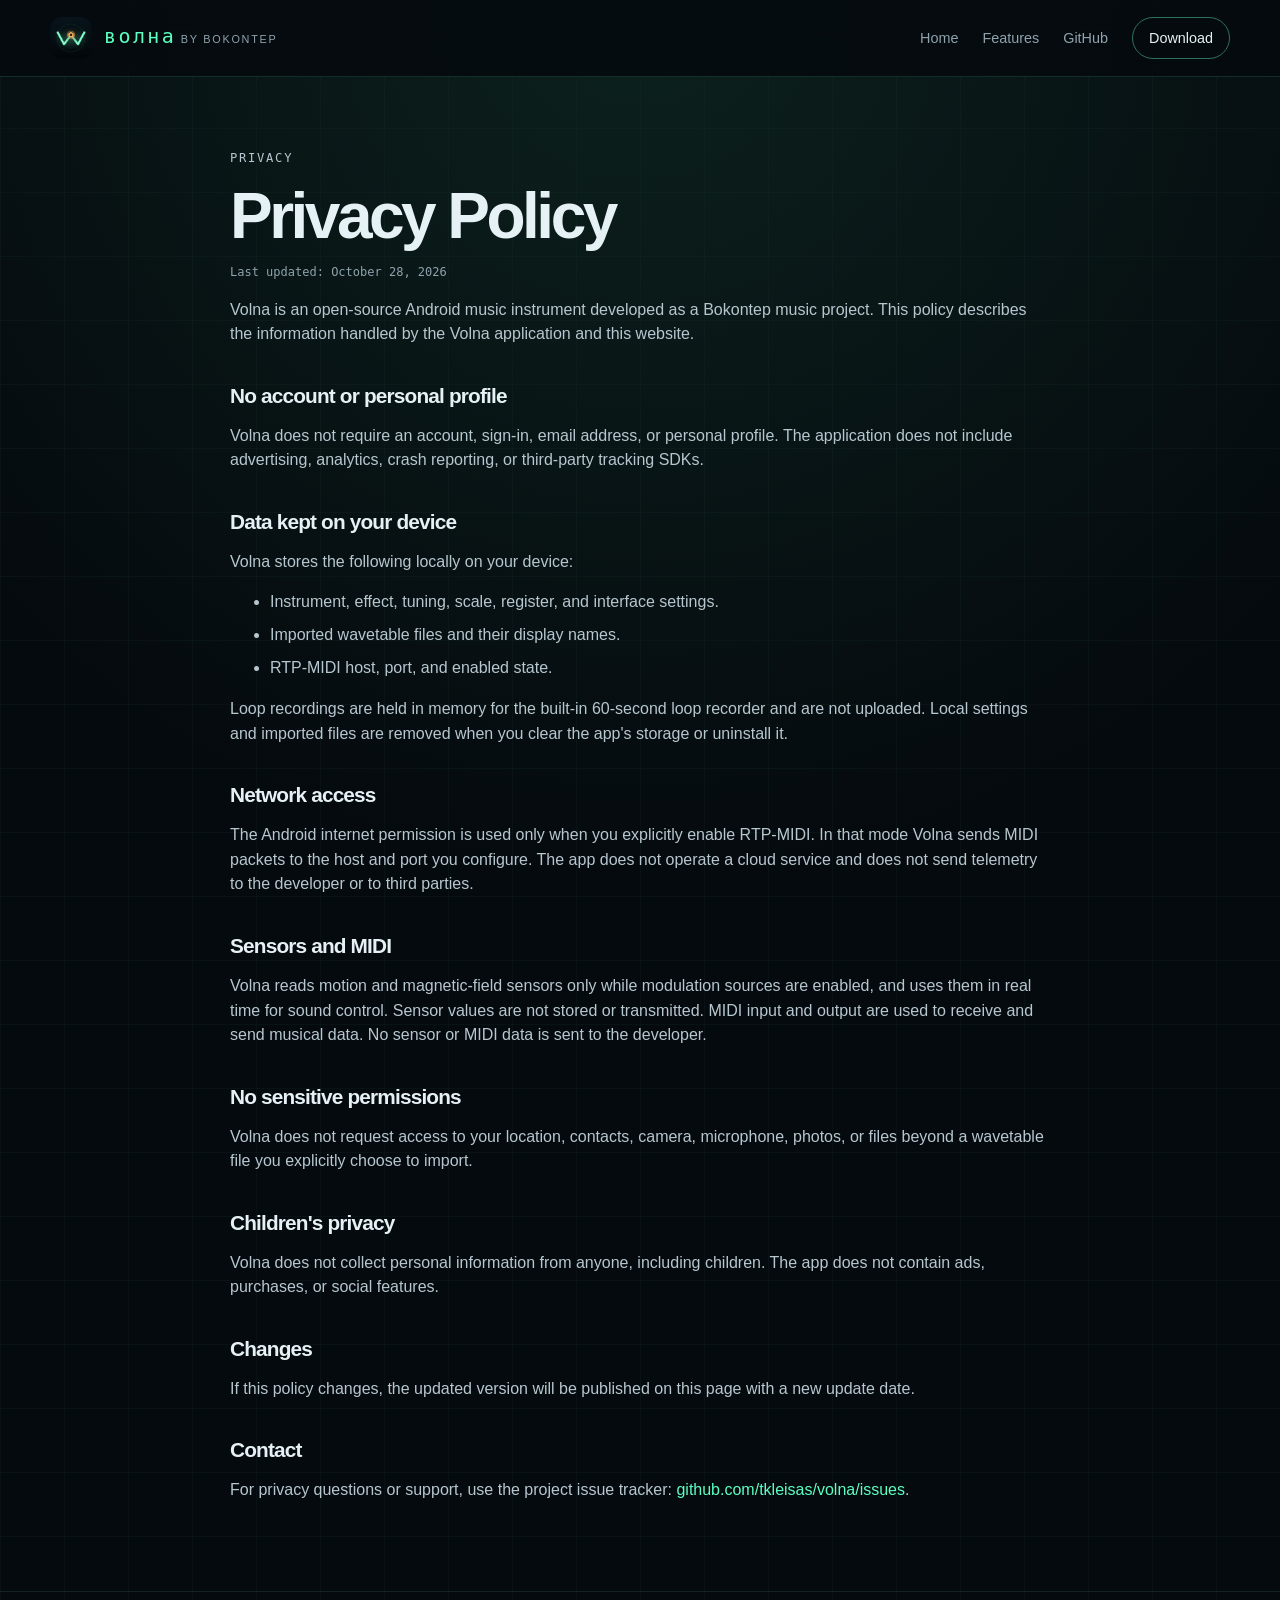
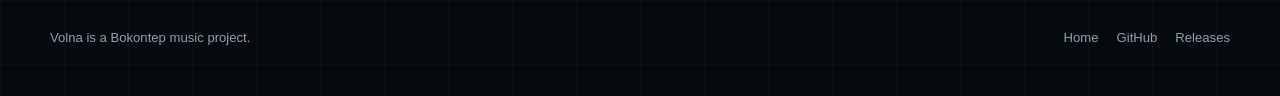
==== docs/privacy.html @ 293dfcb7 "docs: add the Volna GitHub Pages site Add a responsive project site and Play-required privacy policy" ====
<!doctype html>
<html lang="en">
<head>
  <meta charset="utf-8">
  <meta name="viewport" content="width=device-width, initial-scale=1">
  <title>Privacy Policy — Volna</title>
  <meta name="description" content="Volna privacy policy: local-first processing, no analytics, no ads, no account.">
  <meta name="theme-color" content="#050a0e">
  <link rel="icon" href="assets/icon.png">
  <link rel="stylesheet" href="styles.css">
</head>
<body>
  <header class="site-header">
    <div class="wrap nav">
      <a class="brand" href="./" aria-label="Volna home">
        <img src="assets/icon.png" alt="" width="42" height="42">
        <span>
          <span class="brand-word">волна</span>
          <span class="brand-by">by bokontep</span>
        </span>
      </a>
      <nav class="nav-links" aria-label="Main navigation">
        <a href="index.html">Home</a>
        <a href="index.html#features">Features</a>
        <a href="https://github.com/tkleisas/volna">GitHub</a>
        <a class="nav-cta" href="https://github.com/tkleisas/volna/releases/latest">Download</a>
      </nav>
    </div>
  </header>

  <main class="wrap legal">
    <p class="eyebrow">Privacy</p>
    <h1>Privacy Policy</h1>
    <p class="updated">Last updated: October 28, 2026</p>

    <p>
      Volna is an open-source Android music instrument developed as a Bokontep
      music project. This policy describes the information handled by the
      Volna application and this website.
    </p>

    <h2>No account or personal profile</h2>
    <p>
      Volna does not require an account, sign-in, email address, or personal
      profile. The application does not include advertising, analytics, crash
      reporting, or third-party tracking SDKs.
    </p>

    <h2>Data kept on your device</h2>
    <p>Volna stores the following locally on your device:</p>
    <ul>
      <li>Instrument, effect, tuning, scale, register, and interface settings.</li>
      <li>Imported wavetable files and their display names.</li>
      <li>RTP-MIDI host, port, and enabled state.</li>
    </ul>
    <p>
      Loop recordings are held in memory for the built-in 60-second loop
      recorder and are not uploaded. Local settings and imported files are
      removed when you clear the app's storage or uninstall it.
    </p>

    <h2>Network access</h2>
    <p>
      The Android internet permission is used only when you explicitly enable
      RTP-MIDI. In that mode Volna sends MIDI packets to the host and port you
      configure. The app does not operate a cloud service and does not send
      telemetry to the developer or to third parties.
    </p>

    <h2>Sensors and MIDI</h2>
    <p>
      Volna reads motion and magnetic-field sensors only while modulation
      sources are enabled, and uses them in real time for sound control. Sensor
      values are not stored or transmitted. MIDI input and output are used to
      receive and send musical data. No sensor or MIDI data is sent to the
      developer.
    </p>

    <h2>No sensitive permissions</h2>
    <p>
      Volna does not request access to your location, contacts, camera,
      microphone, photos, or files beyond a wavetable file you explicitly
      choose to import.
    </p>

    <h2>Children's privacy</h2>
    <p>
      Volna does not collect personal information from anyone, including
      children. The app does not contain ads, purchases, or social features.
    </p>

    <h2>Changes</h2>
    <p>
      If this policy changes, the updated version will be published on this
      page with a new update date.
    </p>

    <h2>Contact</h2>
    <p>
      For privacy questions or support, use the project issue tracker:
      <a href="https://github.com/tkleisas/volna/issues">github.com/tkleisas/volna/issues</a>.
    </p>
  </main>

  <footer class="site-footer">
    <div class="wrap footer-row">
      <div>Volna is a Bokontep music project.</div>
      <div class="footer-links">
        <a href="index.html">Home</a>
        <a href="https://github.com/tkleisas/volna">GitHub</a>
        <a href="https://github.com/tkleisas/volna/releases">Releases</a>
      </div>
    </div>
  </footer>
</body>
</html>
---- docs/styles.css ----
:root {
  --bg: #050a0e;
  --bg-raised: #09141a;
  --bg-card: rgba(13, 30, 34, 0.82);
  --line: #1b3b32;
  --line-bright: #2f705b;
  --text: #e6f1f5;
  --muted: #8fa3ad;
  --accent: #5cffc0;
  --accent-dim: #38b98b;
  --amber: #ffb35c;
  --danger: #ff5a6e;
  --mono: "DejaVu Sans Mono", "SFMono-Regular", Consolas, monospace;
  --sans: "Inter", "Segoe UI", Roboto, Helvetica, Arial, sans-serif;
  color-scheme: dark;
}

* {
  box-sizing: border-box;
}

html {
  scroll-behavior: smooth;
}

body {
  margin: 0;
  background:
    linear-gradient(rgba(27, 59, 50, 0.16) 1px, transparent 1px),
    linear-gradient(90deg, rgba(27, 59, 50, 0.16) 1px, transparent 1px),
    radial-gradient(circle at 50% 0%, #0c211e 0, var(--bg) 48%);
  background-size: 64px 64px, 64px 64px, auto;
  color: var(--text);
  font-family: var(--sans);
  line-height: 1.55;
}

a {
  color: var(--accent);
  text-decoration: none;
}

a:hover {
  color: #b9ffe1;
}

img {
  max-width: 100%;
  display: block;
}

.wrap {
  width: min(1180px, calc(100% - 40px));
  margin: 0 auto;
}

.site-header {
  position: sticky;
  top: 0;
  z-index: 20;
  border-bottom: 1px solid rgba(47, 112, 91, 0.35);
  background: rgba(5, 10, 14, 0.86);
  backdrop-filter: blur(18px);
}

.nav {
  min-height: 76px;
  display: flex;
  align-items: center;
  justify-content: space-between;
  gap: 24px;
}

.brand {
  display: flex;
  align-items: center;
  gap: 12px;
  color: var(--text);
}

.brand img {
  width: 42px;
  height: 42px;
  border-radius: 12px;
}

.brand-word {
  font-family: var(--mono);
  font-size: 1.25rem;
  letter-spacing: 0.12em;
  color: var(--accent);
  line-height: 1;
}

.brand-by {
  color: var(--muted);
  font-size: 0.68rem;
  letter-spacing: 0.16em;
  text-transform: uppercase;
}

.nav-links {
  display: flex;
  align-items: center;
  gap: 24px;
  font-size: 0.9rem;
  color: var(--muted);
}

.nav-links a {
  color: var(--muted);
}

.nav-links a:hover {
  color: var(--text);
}

.nav-cta {
  border: 1px solid var(--line-bright);
  border-radius: 999px;
  padding: 9px 16px;
  color: var(--text) !important;
}

.nav-cta:hover {
  border-color: var(--accent);
  background: rgba(92, 255, 192, 0.08);
}

.hero {
  padding: clamp(48px, 8vw, 96px) 0 56px;
  display: grid;
  grid-template-columns: 1.05fr 0.95fr;
  gap: clamp(32px, 6vw, 72px);
  align-items: center;
}

.eyebrow {
  margin: 0 0 14px;
  color: var(--accent);
  font-family: var(--mono);
  font-size: 0.76rem;
  letter-spacing: 0.14em;
  text-transform: uppercase;
}

h1,
h2,
h3 {
  line-height: 1.08;
  margin: 0;
}

h1 {
  margin: 0;
  font-size: clamp(2.8rem, 7vw, 6rem);
  letter-spacing: -0.055em;
  font-weight: 750;
}

h1 span {
  color: var(--accent);
}

.lede {
  max-width: 54ch;
  margin: 24px 0 0;
  color: #b7c7cf;
  font-size: clamp(1rem, 1.6vw, 1.18rem);
}

.hero-actions {
  display: flex;
  flex-wrap: wrap;
  gap: 12px;
  margin-top: 28px;
}

.btn {
  display: inline-flex;
  align-items: center;
  justify-content: center;
  min-height: 46px;
  padding: 0 20px;
  border-radius: 999px;
  border: 1px solid var(--line-bright);
  color: var(--text);
  font-weight: 650;
  font-size: 0.92rem;
}

.btn:hover {
  color: var(--text);
  border-color: var(--accent);
  background: rgba(92, 255, 192, 0.08);
}

.btn-primary {
  border-color: var(--accent);
  background: var(--accent);
  color: #03120d;
}

.btn-primary:hover {
  background: #9cffe0;
  color: #03120d;
}

.meta {
  margin: 18px 0 0;
  color: var(--muted);
  font-family: var(--mono);
  font-size: 0.72rem;
  letter-spacing: 0.04em;
}

.hero-visual {
  position: relative;
  border: 1px solid var(--line);
  border-radius: 20px;
  overflow: hidden;
  box-shadow: 0 30px 90px rgba(0, 0, 0, 0.45);
}

.hero-visual::after {
  content: "";
  position: absolute;
  inset: 0;
  pointer-events: none;
  border-radius: inherit;
  box-shadow: inset 0 0 0 1px rgba(92, 255, 192, 0.12);
}

.section {
  padding: 64px 0;
  border-top: 1px solid rgba(27, 59, 50, 0.55);
}

.section-head {
  display: flex;
  align-items: end;
  justify-content: space-between;
  gap: 24px;
  margin-bottom: 28px;
}

.section-head p {
  max-width: 54ch;
  margin: 0;
  color: var(--muted);
}

h2 {
  margin: 0;
  font-size: clamp(1.8rem, 3.2vw, 2.6rem);
  letter-spacing: -0.04em;
}

.feature-grid {
  display: grid;
  grid-template-columns: repeat(3, minmax(0, 1fr));
  gap: 14px;
}

.card {
  border: 1px solid var(--line);
  border-radius: 16px;
  padding: 22px;
  background: linear-gradient(150deg, rgba(13, 30, 34, 0.9), rgba(6, 15, 19, 0.9));
}

.card-number {
  color: var(--amber);
  font-family: var(--mono);
  font-size: 0.72rem;
  letter-spacing: 0.12em;
}

.card h3 {
  margin: 20px 0 8px;
  font-size: 1.04rem;
}

.card p {
  margin: 0;
  color: var(--muted);
  font-size: 0.93rem;
}

.gallery {
  display: grid;
  grid-template-columns: repeat(2, minmax(0, 1fr));
  gap: 14px;
}

.shot {
  margin: 0;
  border: 1px solid var(--line);
  border-radius: 14px;
  overflow: hidden;
  background: var(--bg-raised);
}

.shot img {
  width: 100%;
  height: auto;
}

.shot figcaption {
  padding: 12px 16px;
  color: var(--muted);
  font-family: var(--mono);
  font-size: 0.72rem;
}

.shot:first-child {
  grid-column: 1 / -1;
}

.download {
  display: grid;
  grid-template-columns: 1fr 1fr;
  gap: 32px;
  align-items: start;
  border: 1px solid var(--line-bright);
  border-radius: 20px;
  padding: clamp(24px, 4vw, 42px);
  background:
    radial-gradient(circle at 100% 0%, rgba(92, 255, 192, 0.12), transparent 42%),
    rgba(9, 20, 26, 0.9);
}

.download p {
  color: var(--muted);
}

.download h2 {
  margin-bottom: 12px;
}

.checks {
  margin: 18px 0 0;
  padding: 0;
  list-style: none;
  color: var(--muted);
  font-family: var(--mono);
  font-size: 0.78rem;
}

.checks li {
  padding: 7px 0;
  border-bottom: 1px solid rgba(27, 59, 50, 0.55);
}

.checks li::before {
  content: "+";
  color: var(--accent);
  margin-right: 10px;
}

.privacy {
  display: grid;
  grid-template-columns: 1.2fr 0.8fr;
  gap: 32px;
}

.privacy p,
.privacy li {
  color: var(--muted);
}

.pill {
  display: inline-block;
  border: 1px solid var(--line-bright);
  border-radius: 999px;
  padding: 5px 11px;
  color: var(--accent);
  font-family: var(--mono);
  font-size: 0.68rem;
}

.site-footer {
  padding: 36px 0 48px;
  border-top: 1px solid rgba(27, 59, 50, 0.55);
  color: var(--muted);
  font-size: 0.82rem;
}

.footer-row {
  display: flex;
  justify-content: space-between;
  gap: 20px;
  flex-wrap: wrap;
}

.footer-links {
  display: flex;
  gap: 18px;
  flex-wrap: wrap;
}

.footer-links a {
  color: var(--muted);
}

.footer-links a:hover {
  color: var(--accent);
}

.legal {
  max-width: 820px;
  padding: 72px 0;
}

.legal h1 {
  font-size: clamp(2.3rem, 5vw, 4rem);
  margin-bottom: 12px;
}

.legal h2 {
  font-size: 1.3rem;
  margin-top: 38px;
  margin-bottom: 10px;
}

.legal p,
.legal li {
  color: #b7c7cf;
}

.legal li {
  margin: 8px 0;
}

.legal .updated {
  color: var(--muted);
  font-family: var(--mono);
  font-size: 0.75rem;
}

@media (max-width: 900px) {
  .hero,
  .download,
  .privacy {
    grid-template-columns: 1fr;
  }

  .feature-grid {
    grid-template-columns: repeat(2, minmax(0, 1fr));
  }

  .hero-visual {
    max-width: 720px;
  }
}

@media (max-width: 640px) {
  .wrap {
    width: min(100% - 28px, 1180px);
  }

  .nav {
    min-height: 64px;
  }

  .nav-links a:not(.nav-cta) {
    display: none;
  }

  .brand img {
    width: 36px;
    height: 36px;
  }

  .feature-grid,
  .gallery {
    grid-template-columns: 1fr;
  }

  .shot:first-child {
    grid-column: auto;
  }

  .section {
    padding: 48px 0;
  }

  .section-head {
    display: block;
  }

  .section-head p {
    margin-top: 10px;
  }
}

@media (prefers-reduced-motion: reduce) {
  html {
    scroll-behavior: auto;
  }
}
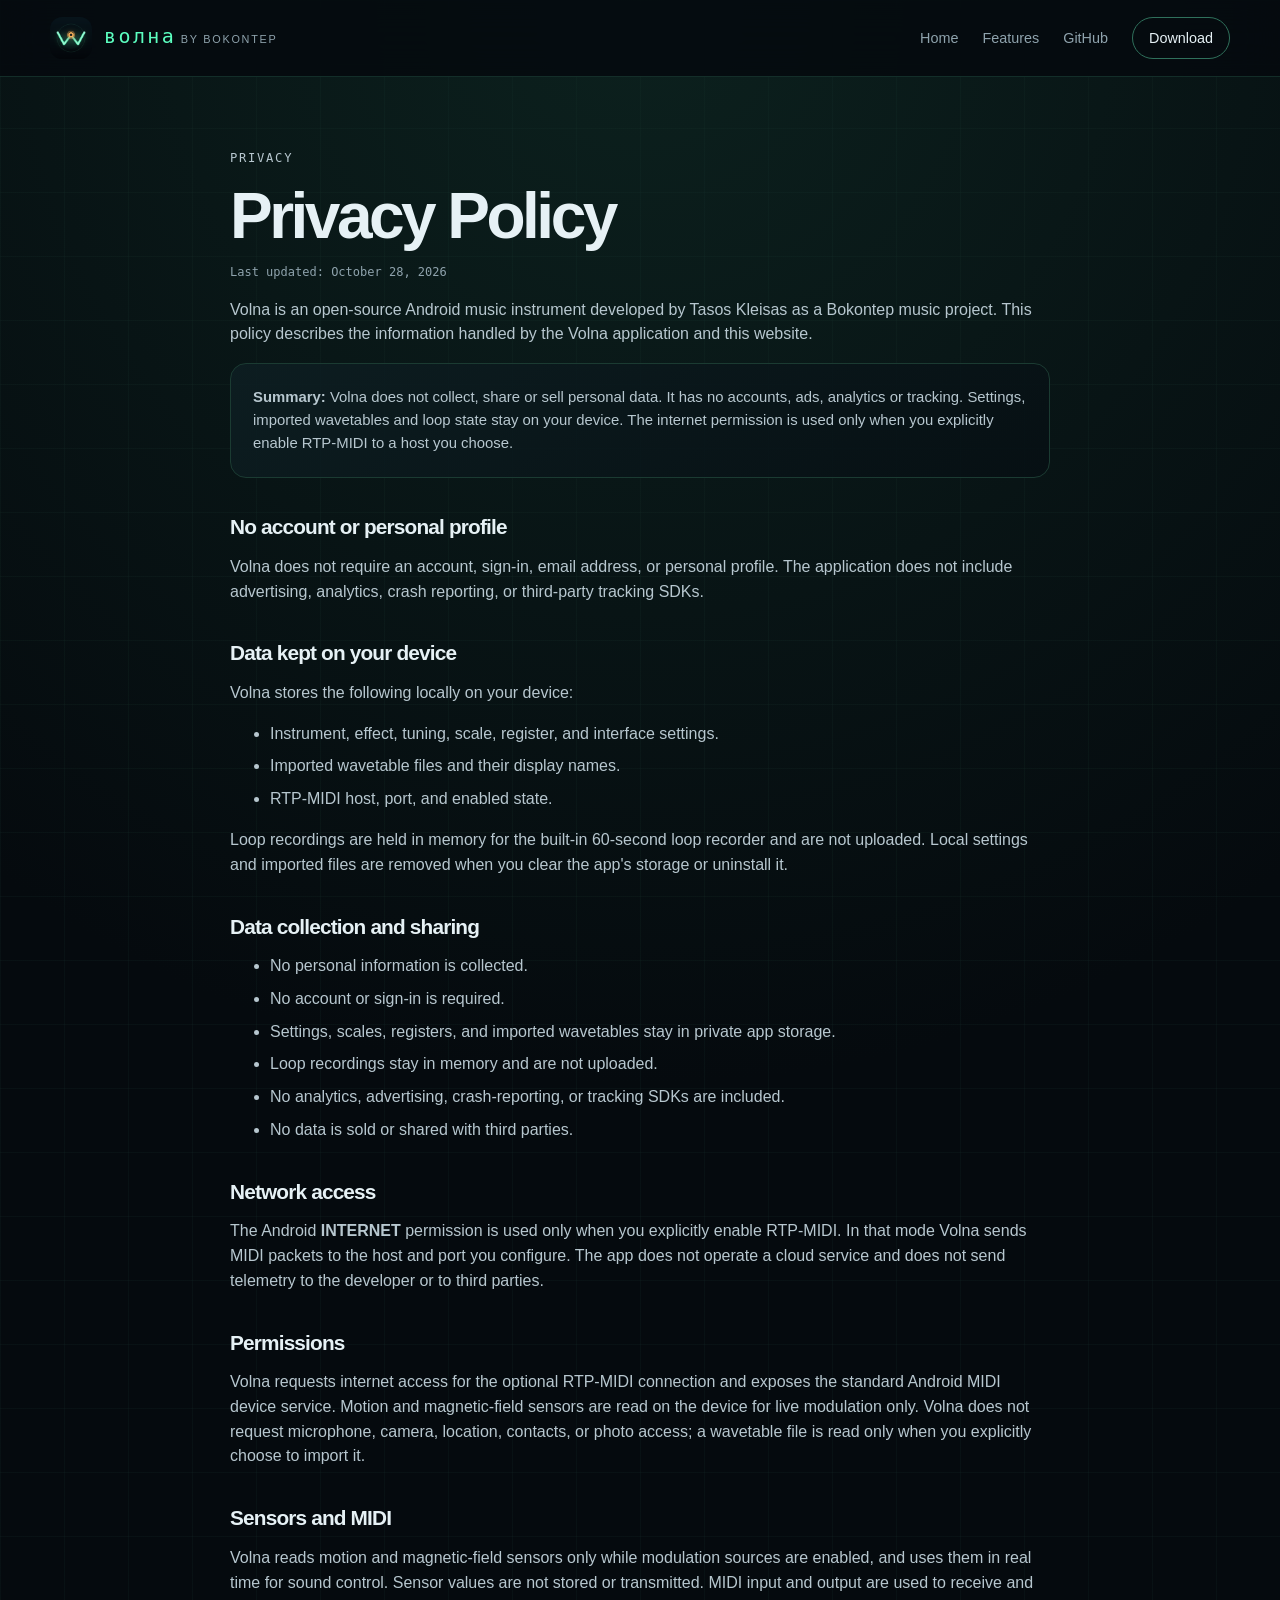
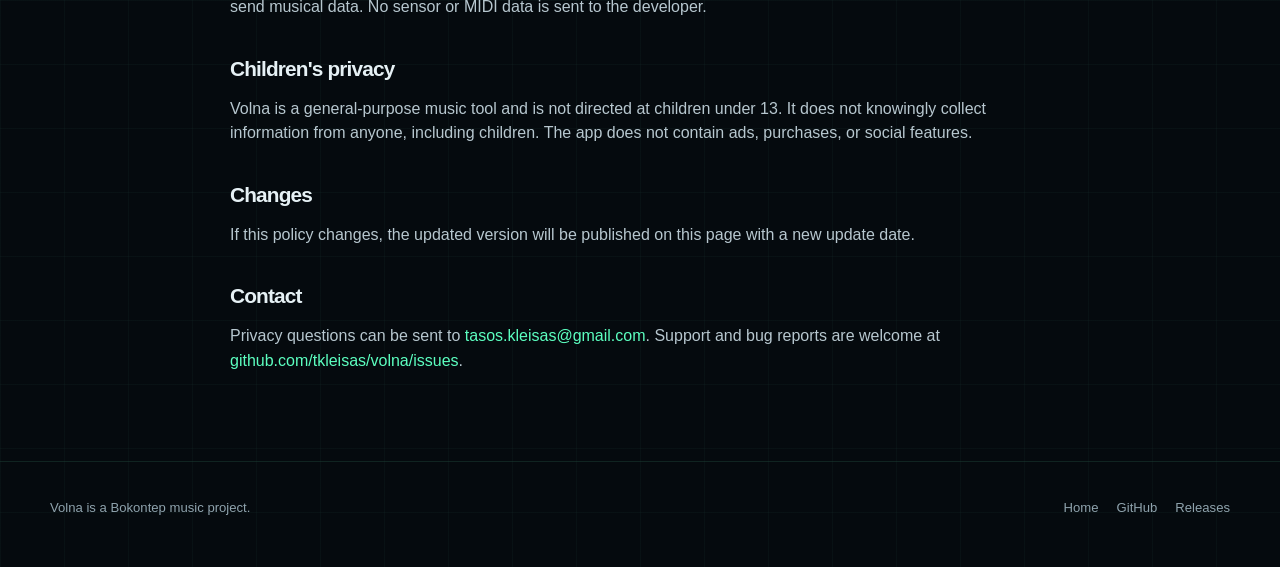
==== commit 6a9242a8: "docs: complete the Volna privacy policy Add the local-first data summary, permission details, childr" ====
--- a/docs/privacy.html
+++ b/docs/privacy.html
@@ -34,10 +34,18 @@
     <p class="updated">Last updated: October 28, 2026</p>
 
     <p>
-      Volna is an open-source Android music instrument developed as a Bokontep
-      music project. This policy describes the information handled by the
-      Volna application and this website.
+      Volna is an open-source Android music instrument developed by Tasos
+      Kleisas as a Bokontep music project. This policy describes the information
+      handled by the Volna application and this website.
     </p>
+
+    <div class="card">
+      <p><strong>Summary:</strong> Volna does not collect, share or sell
+      personal data. It has no accounts, ads, analytics or tracking. Settings,
+      imported wavetables and loop state stay on your device. The internet
+      permission is used only when you explicitly enable RTP-MIDI to a host you
+      choose.</p>
+    </div>
 
     <h2>No account or personal profile</h2>
     <p>
@@ -59,12 +67,32 @@
       removed when you clear the app's storage or uninstall it.
     </p>
 
+    <h2>Data collection and sharing</h2>
+    <ul>
+      <li>No personal information is collected.</li>
+      <li>No account or sign-in is required.</li>
+      <li>Settings, scales, registers, and imported wavetables stay in private app storage.</li>
+      <li>Loop recordings stay in memory and are not uploaded.</li>
+      <li>No analytics, advertising, crash-reporting, or tracking SDKs are included.</li>
+      <li>No data is sold or shared with third parties.</li>
+    </ul>
+
     <h2>Network access</h2>
     <p>
-      The Android internet permission is used only when you explicitly enable
-      RTP-MIDI. In that mode Volna sends MIDI packets to the host and port you
-      configure. The app does not operate a cloud service and does not send
-      telemetry to the developer or to third parties.
+      The Android <strong>INTERNET</strong> permission is used only when you
+      explicitly enable RTP-MIDI. In that mode Volna sends MIDI packets to the
+      host and port you configure. The app does not operate a cloud service and
+      does not send telemetry to the developer or to third parties.
+    </p>
+
+    <h2>Permissions</h2>
+    <p>
+      Volna requests internet access for the optional RTP-MIDI connection and
+      exposes the standard Android MIDI device service. Motion and
+      magnetic-field sensors are read on the device for live modulation only.
+      Volna does not request microphone, camera, location, contacts, or photo
+      access; a wavetable file is read only when you explicitly choose to
+      import it.
     </p>
 
     <h2>Sensors and MIDI</h2>
@@ -76,16 +104,10 @@
       developer.
     </p>
 
-    <h2>No sensitive permissions</h2>
-    <p>
-      Volna does not request access to your location, contacts, camera,
-      microphone, photos, or files beyond a wavetable file you explicitly
-      choose to import.
-    </p>
-
     <h2>Children's privacy</h2>
     <p>
-      Volna does not collect personal information from anyone, including
+      Volna is a general-purpose music tool and is not directed at children
+      under 13. It does not knowingly collect information from anyone, including
       children. The app does not contain ads, purchases, or social features.
     </p>
 
@@ -97,7 +119,9 @@
 
     <h2>Contact</h2>
     <p>
-      For privacy questions or support, use the project issue tracker:
+      Privacy questions can be sent to
+      <a href="mailto:tasos.kleisas@gmail.com">tasos.kleisas@gmail.com</a>.
+      Support and bug reports are welcome at
       <a href="https://github.com/tkleisas/volna/issues">github.com/tkleisas/volna/issues</a>.
     </p>
   </main>
